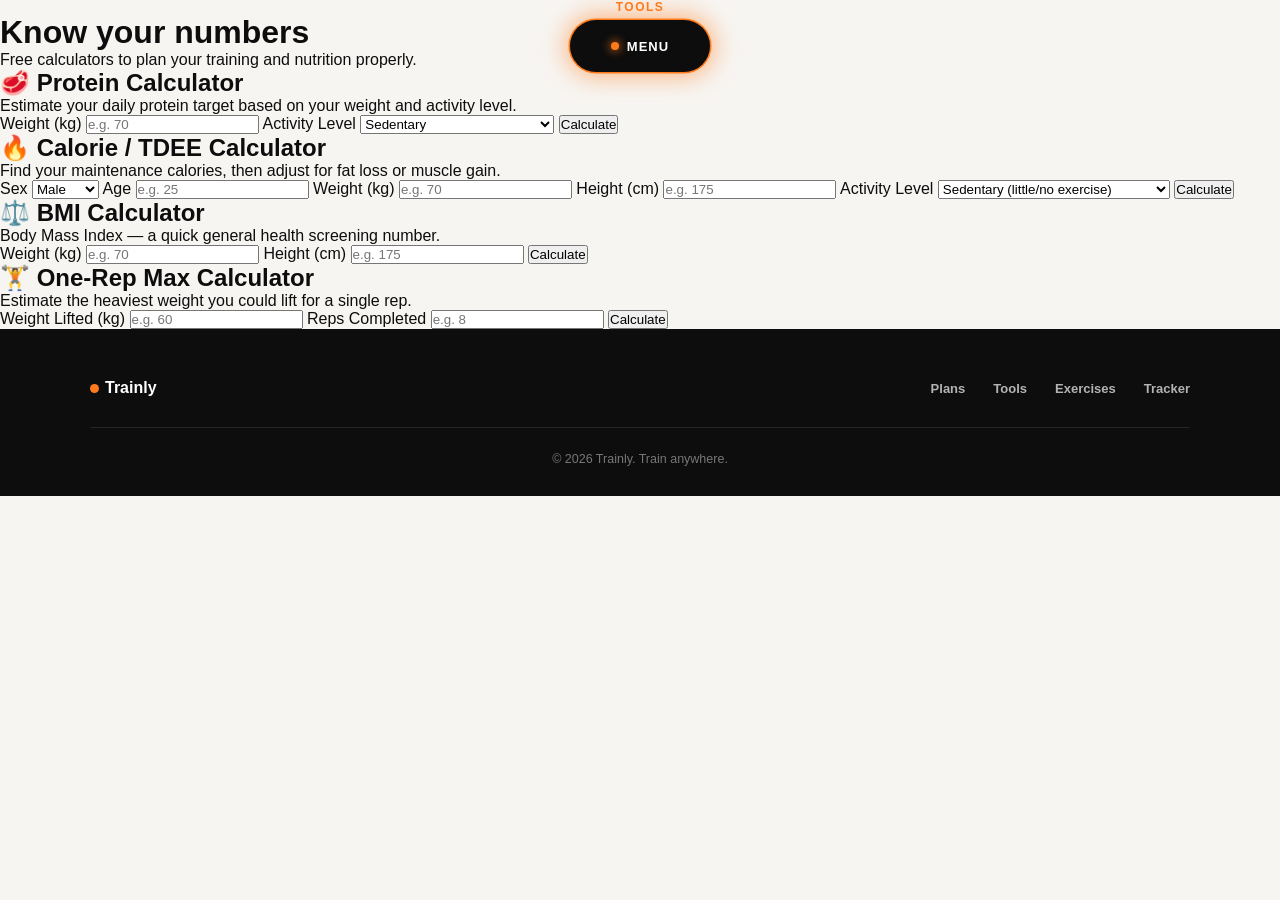
==== calculators.html @ 4fc0ab3c "Create calculators.html" ====
<!DOCTYPE html>
<html lang="en">
<head>
<meta charset="UTF-8">
<meta name="viewport" content="width=device-width, initial-scale=1.0">
<title>Calculators — Trainly</title>
<link rel="stylesheet" href="style.css">
</head>
<body>

<!-- ===== NAVBAR (Dynamic Island style) ===== -->
<header class="nav-wrapper" id="navWrapper">
  <div class="nav-pill" id="navPill">

    <a href="index.html" class="nav-logo">
      <span class="logo-dot"></span> Trainly
    </a>

    <nav class="nav-links">
      <div class="nav-item" data-menu="plans">
        <span>PLANS</span>
        <svg class="chevron" width="10" height="6" viewBox="0 0 10 6"><path d="M1 1L5 5L9 1" stroke="currentColor" stroke-width="1.5" fill="none"/></svg>
      </div>
      <div class="nav-item" data-menu="tools">
        <span>TOOLS</span>
        <svg class="chevron" width="10" height="6" viewBox="0 0 10 6"><path d="M1 1L5 5L9 1" stroke="currentColor" stroke-width="1.5" fill="none"/></svg>
      </div>
      <div class="nav-item" data-menu="library">
        <span>EXERCISES</span>
        <svg class="chevron" width="10" height="6" viewBox="0 0 10 6"><path d="M1 1L5 5L9 1" stroke="currentColor" stroke-width="1.5" fill="none"/></svg>
      </div>
      <a href="tracker.html" class="nav-item">
        <span>TRACKER</span>
      </a>
    </nav>

    <a href="plans.html" class="nav-cta">START FREE →</a>

    <div class="nav-collapsed-label">
      <span class="pulse-dot"></span> MENU
    </div>

  </div>

  <div class="mega-menu" id="megaMenu">

    <div class="mega-panel" data-panel="plans">
      <div class="mega-head">
        <span class="mega-eyebrow">PLANS</span>
        <h2>Train anywhere, zero equipment needed</h2>
        <p>Structured home workout plans built around your goal and your schedule.</p>
      </div>
      <div class="mega-cols">
        <div class="mega-col">
          <h4>BY GOAL</h4>
          <a href="plans.html#fatloss">🔥 Fat Loss</a>
          <a href="plans.html#musclebuilding">💪 Muscle Building</a>
          <a href="plans.html#generalfitness">⚡ General Fitness</a>
          <a href="plans.html#flexibility">🧘 Flexibility & Mobility</a>
        </div>
        <div class="mega-col">
          <h4>BY LEVEL</h4>
          <a href="plans.html">🌱 Beginner</a>
          <a href="plans.html">📈 Intermediate</a>
          <a href="plans.html">🏆 Advanced</a>
        </div>
        <div class="mega-col highlight-card">
          <span class="hc-tag">FEATURED PLAN</span>
          <div class="hc-number">30</div>
          <span class="hc-label">DAY FAT LOSS CHALLENGE</span>
          <a href="plans.html#fatloss" class="hc-link">See Plan →</a>
        </div>
      </div>
    </div>

    <div class="mega-panel" data-panel="tools">
      <div class="mega-head">
        <span class="mega-eyebrow">TOOLS</span>
        <h2>Know your numbers</h2>
        <p>Free calculators to plan your training and nutrition properly.</p>
      </div>
      <div class="mega-cols">
        <div class="mega-col">
          <h4>CALCULATORS</h4>
          <a href="calculators.html#protein">🥩 Protein Calculator</a>
          <a href="calculators.html#tdee">🔥 Calorie / TDEE Calculator</a>
          <a href="calculators.html#bmi">⚖️ BMI Calculator</a>
          <a href="calculators.html#onerep">🏋️ One-Rep Max Calculator</a>
        </div>
        <div class="mega-col">
          <h4>AI POWERED</h4>
          <a href="#" class="soon-link">🤖 AI Plan Generator <span class="soon-tag">Soon</span></a>
          <a href="#" class="soon-link">📋 AI Diet Suggestions <span class="soon-tag">Soon</span></a>
        </div>
      </div>
    </div>

    <div class="mega-panel" data-panel="library">
      <div class="mega-head">
        <span class="mega-eyebrow">EXERCISES</span>
        <h2>Every move, explained</h2>
        <p>Searchable library of home exercises by muscle group.</p>
      </div>
      <div class="mega-cols">
        <div class="mega-col">
          <h4>MUSCLE GROUPS</h4>
          <a href="exercises.html#chest">Chest</a>
          <a href="exercises.html#back">Back</a>
          <a href="exercises.html#legs">Legs</a>
          <a href="exercises.html#arms">Arms</a>
          <a href="exercises.html#core">Core</a>
          <a href="exercises.html#fullbody">Full Body</a>
        </div>
      </div>
    </div>

  </div>
</header>

<!-- ===== CALCULATORS PAGE CONTENT ===== -->
<main class="page-content">
  <div class="page-hero">
    <span class="section-eyebrow">TOOLS</span>
    <h1>Know your numbers</h1>
    <p>Free calculators to plan your training and nutrition properly.</p>
  </div>

  <!-- PROTEIN CALCULATOR -->
  <section class="calc-card" id="protein">
    <h2>🥩 Protein Calculator</h2>
    <p class="calc-desc">Estimate your daily protein target based on your weight and activity level.</p>
    <div class="calc-form">
      <label>Weight (kg)
        <input type="number" id="proteinWeight" placeholder="e.g. 70">
      </label>
      <label>Activity Level
        <select id="proteinActivity">
          <option value="1.2">Sedentary</option>
          <option value="1.6">Moderately Active</option>
          <option value="2.2">Very Active / Building Muscle</option>
        </select>
      </label>
      <button onclick="calcProtein()">Calculate</button>
    </div>
    <div class="calc-result" id="proteinResult"></div>
  </section>

  <!-- TDEE / CALORIE CALCULATOR -->
  <section class="calc-card" id="tdee">
    <h2>🔥 Calorie / TDEE Calculator</h2>
    <p class="calc-desc">Find your maintenance calories, then adjust for fat loss or muscle gain.</p>
    <div class="calc-form">
      <label>Sex
        <select id="tdeeSex">
          <option value="male">Male</option>
          <option value="female">Female</option>
        </select>
      </label>
      <label>Age
        <input type="number" id="tdeeAge" placeholder="e.g. 25">
      </label>
      <label>Weight (kg)
        <input type="number" id="tdeeWeight" placeholder="e.g. 70">
      </label>
      <label>Height (cm)
        <input type="number" id="tdeeHeight" placeholder="e.g. 175">
      </label>
      <label>Activity Level
        <select id="tdeeActivity">
          <option value="1.2">Sedentary (little/no exercise)</option>
          <option value="1.375">Light Exercise (1-3 days/week)</option>
          <option value="1.55">Moderate Exercise (3-5 days/week)</option>
          <option value="1.725">Heavy Exercise (6-7 days/week)</option>
          <option value="1.9">Athlete (2x/day)</option>
        </select>
      </label>
      <button onclick="calcTDEE()">Calculate</button>
    </div>
    <div class="calc-result" id="tdeeResult"></div>
  </section>

  <!-- BMI CALCULATOR -->
  <section class="calc-card" id="bmi">
    <h2>⚖️ BMI Calculator</h2>
    <p class="calc-desc">Body Mass Index — a quick general health screening number.</p>
    <div class="calc-form">
      <label>Weight (kg)
        <input type="number" id="bmiWeight" placeholder="e.g. 70">
      </label>
      <label>Height (cm)
        <input type="number" id="bmiHeight" placeholder="e.g. 175">
      </label>
      <button onclick="calcBMI()">Calculate</button>
    </div>
    <div class="calc-result" id="bmiResult"></div>
  </section>

  <!-- ONE REP MAX CALCULATOR -->
  <section class="calc-card" id="onerep">
    <h2>🏋️ One-Rep Max Calculator</h2>
    <p class="calc-desc">Estimate the heaviest weight you could lift for a single rep.</p>
    <div class="calc-form">
      <label>Weight Lifted (kg)
        <input type="number" id="ormWeight" placeholder="e.g. 60">
      </label>
      <label>Reps Completed
        <input type="number" id="ormReps" placeholder="e.g. 8">
      </label>
      <button onclick="calcORM()">Calculate</button>
    </div>
    <div class="calc-result" id="ormResult"></div>
  </section>

</main>

<script>
function calcProtein() {
  const w = parseFloat(document.getElementById('proteinWeight').value);
  const factor = parseFloat(document.getElementById('proteinActivity').value);
  const out = document.getElementById('proteinResult');
  if (!w || w <= 0) { out.innerHTML = '⚠️ Enter a valid weight.'; return; }
  const grams = (w * factor).toFixed(0);
  out.innerHTML = `<strong>${grams}g</strong> of protein per day is a good target for you.`;
}

function calcTDEE() {
  const sex = document.getElementById('tdeeSex').value;
  const age = parseFloat(document.getElementById('tdeeAge').value);
  const w = parseFloat(document.getElementById('tdeeWeight').value);
  const h = parseFloat(document.getElementById('tdeeHeight').value);
  const activity = parseFloat(document.getElementById('tdeeActivity').value);
  const out = document.getElementById('tdeeResult');
  if (!age || !w || !h) { out.innerHTML = '⚠️ Fill in all fields with valid numbers.'; return; }
  let bmr = sex === 'male'
    ? (10 * w) + (6.25 * h) - (5 * age) + 5
    : (10 * w) + (6.25 * h) - (5 * age) - 161;
  const tdee = bmr * activity;
  out.innerHTML = `
    Maintenance: <strong>${tdee.toFixed(0)} kcal/day</strong><br>
    Fat Loss: <strong>${(tdee - 500).toFixed(0)} kcal/day</strong><br>
    Muscle Gain: <strong>${(tdee + 300).toFixed(0)} kcal/day</strong>
  `;
}

function calcBMI() {
  const w = parseFloat(document.getElementById('bmiWeight').value);
  const h = parseFloat(document.getElementById('bmiHeight').value) / 100;
  const out = document.getElementById('bmiResult');
  if (!w || !h) { out.innerHTML = '⚠️ Enter valid weight and height.'; return; }
  const bmi = (w / (h * h)).toFixed(1);
  let category = '';
  if (bmi < 18.5) category = 'Underweight';
  else if (bmi < 25) category = 'Normal weight';
  else if (bmi < 30) category = 'Overweight';
  else category = 'Obese';
  out.innerHTML = `Your BMI is <strong>${bmi}</strong> — ${category}`;
}

function calcORM() {
  const w = parseFloat(document.getElementById('ormWeight').value);
  const r = parseFloat(document.getElementById('ormReps').value);
  const out = document.getElementById('ormResult');
  if (!w || !r) { out.innerHTML = '⚠️ Enter valid weight and reps.'; return; }
  const orm = (w * (1 + r / 30)).toFixed(1);
  out.innerHTML = `Estimated One-Rep Max: <strong>${orm} kg</strong>`;
}

// Auto-scroll to a calculator if the URL has a hash (e.g. calculators.html#bmi)
if (window.location.hash) {
  const el = document.querySelector(window.location.hash);
  if (el) setTimeout(() => el.scrollIntoView({behavior: 'smooth'}), 100);
}
</script>

<!-- ===== FOOTER ===== -->
<footer class="footer">
  <div class="footer-top">
    <div class="footer-brand">
      <span class="logo-dot"></span> Trainly
    </div>
    <div class="footer-links">
      <a href="plans.html">Plans</a>
      <a href="calculators.html">Tools</a>
      <a href="exercises.html">Exercises</a>
      <a href="tracker.html">Tracker</a>
    </div>
  </div>
  <p class="footer-bottom">© 2026 Trainly. Train anywhere.</p>
</footer>

<script src="script.js"></script>
</body>
</html>
---- style.css ----
/* ===== RESET & BASE ===== */
* { margin: 0; padding: 0; box-sizing: border-box; }

:root {
  --bg: #f7f5f2;
  --black: #0d0d0d;
  --orange: #ff7a1a;
  --orange-glow: rgba(255, 122, 26, 0.55);
  --gray: #6b6b6b;
  --white: #ffffff;
}

body {
  font-family: 'Helvetica Neue', Arial, sans-serif;
  background: var(--bg);
  color: var(--black);
  overflow-x: hidden;
}

a { text-decoration: none; color: inherit; }

/* ===== NAV WRAPPER ===== */
.nav-wrapper {
  position: fixed;
  top: 20px;
  left: 0;
  right: 0;
  z-index: 1000;
  display: flex;
  flex-direction: column;
  align-items: center;
  pointer-events: none;
}

/* FIX: when the menu is open, the whole wrapper becomes clickable
   so the gap between the pill and the dropdown is no longer a dead zone */
.nav-wrapper.active {
  pointer-events: auto;
}

/* ===== THE PILL / ISLAND ===== */
.nav-pill {
  pointer-events: all;
  background: var(--black);
  border-radius: 999px;
  display: flex;
  align-items: center;
  justify-content: center;
  height: 52px;
  width: 140px;
  padding: 0 22px;
  box-shadow: 0 0 0 1.5px var(--orange), 0 0 25px 4px var(--orange-glow);
  cursor: pointer;
  transition: width 0.5s cubic-bezier(0.65, 0, 0.35, 1),
              padding 0.5s cubic-bezier(0.65, 0, 0.35, 1),
              border-radius 0.5s cubic-bezier(0.65, 0, 0.35, 1);
  position: relative;
}

.nav-collapsed-label {
  display: flex;
  align-items: center;
  gap: 8px;
  color: var(--white);
  font-size: 13px;
  font-weight: 700;
  letter-spacing: 1px;
  white-space: nowrap;
  transition: opacity 0.25s ease;
}

.pulse-dot {
  width: 8px;
  height: 8px;
  border-radius: 50%;
  background: var(--orange);
  box-shadow: 0 0 8px 2px var(--orange-glow);
  animation: pulse 1.6s infinite;
}

@keyframes pulse {
  0%, 100% { transform: scale(1); opacity: 1; }
  50% { transform: scale(1.3); opacity: 0.6; }
}

.nav-logo, .nav-links, .nav-cta {
  display: none;
  opacity: 0;
}

/* ===== EXPANDED STATE ===== */
.nav-pill.expanded {
  width: min(880px, 92vw);
  border-radius: 32px;
  padding: 0 14px 0 24px;
  justify-content: space-between;
}

.nav-pill.expanded .nav-collapsed-label { display: none; }

.nav-pill.expanded .nav-logo,
.nav-pill.expanded .nav-links,
.nav-pill.expanded .nav-cta {
  display: flex;
  opacity: 1;
  animation: fadeIn 0.4s ease 0.15s forwards;
}

@keyframes fadeIn {
  from { opacity: 0; transform: translateY(-4px); }
  to { opacity: 1; transform: translateY(0); }
}

.nav-logo {
  align-items: center;
  gap: 6px;
  color: var(--white);
  font-weight: 800;
  font-size: 16px;
}

.logo-dot {
  width: 9px;
  height: 9px;
  border-radius: 50%;
  background: var(--orange);
}

.nav-links {
  align-items: center;
  gap: 28px;
}

.nav-item {
  display: flex;
  align-items: center;
  gap: 5px;
  color: #d8d8d8;
  font-size: 12.5px;
  font-weight: 700;
  letter-spacing: 0.6px;
  cursor: pointer;
  padding: 6px 0;
  transition: color 0.2s ease;
}

.nav-item:hover, .nav-item.active { color: var(--orange); }
.nav-item .chevron { stroke: currentColor; transition: transform 0.25s ease; }
.nav-item.active .chevron { transform: rotate(180deg); }

.nav-cta {
  background: var(--orange);
  color: var(--white);
  font-size: 12.5px;
  font-weight: 800;
  letter-spacing: 0.5px;
  padding: 12px 20px;
  border-radius: 999px;
  white-space: nowrap;
  align-items: center;
  transition: transform 0.15s ease, box-shadow 0.2s ease;
}

.nav-cta:hover {
  transform: scale(1.04);
  box-shadow: 0 0 18px 3px var(--orange-glow);
}

.nav-cta:active {
  transform: scale(0.96);
}

/* ===== MEGA MENU ===== */
.mega-menu {
  pointer-events: none;
  margin-top: 12px;
  width: min(880px, 92vw);
  background: var(--black);
  border-radius: 26px;
  box-shadow: 0 0 0 1.5px rgba(255,122,26,0.35), 0 25px 60px rgba(0,0,0,0.45);
  overflow: hidden;
  max-height: 0;
  opacity: 0;
  transform: translateY(-10px);
  transition: max-height 0.45s cubic-bezier(0.65,0,0.35,1),
              opacity 0.35s ease,
              transform 0.4s cubic-bezier(0.65,0,0.35,1);
}

.mega-menu.open {
  pointer-events: all;
  max-height: 480px;
  opacity: 1;
  transform: translateY(0);
}

.mega-panel {
  display: none;
  padding: 34px 38px;
  color: var(--white);
}

.mega-panel.active { display: block; }

.mega-eyebrow {
  color: var(--orange);
  font-size: 11px;
  font-weight: 800;
  letter-spacing: 1.5px;
}

.mega-head h2 {
  font-size: 24px;
  margin: 8px 0 6px;
}

.mega-head p {
  color: #b3b3b3;
  font-size: 13.5px;
  max-width: 480px;
}

.mega-cols {
  display: flex;
  gap: 50px;
  margin-top: 26px;
  flex-wrap: wrap;
}

.mega-col h4 {
  font-size: 11px;
  color: #888;
  letter-spacing: 1px;
  margin-bottom: 14px;
}

.mega-col a {
  display: block;
  font-size: 14.5px;
  color: #e8e8e8;
  margin-bottom: 12px;
  transition: color 0.2s ease, transform 0.2s ease;
}

.mega-col a:hover {
  color: var(--orange);
  transform: translateX(3px);
}

.mega-col a:active {
  transform: translateX(3px) scale(0.97);
}

.highlight-card {
  background: linear-gradient(160deg, #2a1a0c, #150a05);
  border: 1px solid rgba(255,122,26,0.3);
  border-radius: 16px;
  padding: 20px;
  min-width: 190px;
}

.hc-tag {
  font-size: 10px;
  color: var(--orange);
  font-weight: 800;
  letter-spacing: 1px;
}

.hc-number {
  font-size: 42px;
  font-weight: 800;
  margin: 6px 0 0;
}

.hc-label {
  font-size: 11px;
  color: #ccc;
  letter-spacing: 0.5px;
}

.hc-link {
  display: inline-block;
  margin-top: 14px;
  font-size: 13px;
  font-weight: 700;
  color: var(--orange);
  transition: transform 0.2s ease;
}

.hc-link:hover { transform: translateX(4px); }

/* ===== HERO ===== */
.hero {
  min-height: 100vh;
  display: flex;
  flex-direction: column;
  align-items: center;
  justify-content: center;
  text-align: center;
  padding: 140px 20px 60px;
}

.hero-badge {
  background: var(--white);
  border: 1px solid #e8e2da;
  padding: 8px 16px;
  border-radius: 999px;
  font-size: 13px;
  font-weight: 600;
  color: var(--gray);
  margin-bottom: 22px;
}

.hero h1 {
  font-size: clamp(36px, 6vw, 68px);
  font-weight: 800;
  line-height: 1.1;
}

.hero p {
  margin-top: 18px;
  color: var(--gray);
  font-size: 16px;
  max-width: 480px;
}

.hero-cta {
  display: inline-block;
  margin-top: 30px;
  background: var(--black);
  color: var(--white);
  font-weight: 700;
  font-size: 14px;
  padding: 16px 30px;
  border-radius: 999px;
  box-shadow: 0 0 0 1.5px var(--orange), 0 0 25px 4px var(--orange-glow);
  transition: transform 0.15s ease, box-shadow 0.2s ease;
  cursor: pointer;
}

.hero-cta:hover {
  transform: scale(1.05);
  box-shadow: 0 0 0 1.5px var(--orange), 0 0 35px 8px var(--orange-glow);
}

.hero-cta:active {
  transform: scale(0.96);
}

.hero-stats {
  display: flex;
  gap: 50px;
  margin-top: 60px;
  flex-wrap: wrap;
  justify-content: center;
}

.stat-num {
  font-size: 34px;
  font-weight: 800;
  color: var(--orange);
}

.stat-label {
  font-size: 12.5px;
  color: var(--gray);
  font-weight: 600;
  margin-top: 4px;
}

/* ===== SECTION SHARED ===== */
.section-eyebrow {
  display: block;
  text-align: center;
  color: var(--orange);
  font-size: 12px;
  font-weight: 800;
  letter-spacing: 1.5px;
}

.section-title {
  text-align: center;
  font-size: clamp(26px, 4vw, 40px);
  font-weight: 800;
  margin: 10px auto 60px;
  max-width: 600px;
}

/* ===== FEATURES ===== */
.features {
  padding: 100px 20px;
  max-width: 1100px;
  margin: 0 auto;
}

.feature-grid {
  display: grid;
  grid-template-columns: repeat(auto-fit, minmax(280px, 1fr));
  gap: 24px;
}

.feature-card {
  background: var(--white);
  border: 1px solid #ece5dd;
  border-radius: 20px;
  padding: 30px;
  transition: transform 0.25s ease, box-shadow 0.25s ease, border-color 0.25s ease;
  cursor: default;
}

.feature-card:hover {
  transform: translateY(-6px);
  box-shadow: 0 20px 40px rgba(0,0,0,0.08);
  border-color: var(--orange);
}

.feature-icon {
  font-size: 30px;
  margin-bottom: 16px;
}

.feature-card h3 {
  font-size: 18px;
  margin-bottom: 8px;
}

.feature-card p {
  color: var(--gray);
  font-size: 14px;
  line-height: 1.5;
}

/* ===== HOW IT WORKS ===== */
.how-it-works {
  background: var(--black);
  padding: 100px 20px;
  color: var(--white);
}

.how-it-works .section-title { color: var(--white); }

.steps {
  display: grid;
  grid-template-columns: repeat(auto-fit, minmax(240px, 1fr));
  gap: 30px;
  max-width: 1000px;
  margin: 0 auto;
}

.step {
  text-align: center;
  padding: 20px;
}

.step-num {
  font-size: 40px;
  font-weight: 800;
  color: var(--orange);
  margin-bottom: 12px;
}

.step h3 {
  font-size: 18px;
  margin-bottom: 8px;
}

.step p {
  color: #b3b3b3;
  font-size: 14px;
  max-width: 260px;
  margin: 0 auto;
}

/* ===== CTA BANNER ===== */
.cta-banner {
  text-align: center;
  padding: 100px 20px;
  background: linear-gradient(160deg, #fff, #fdece0);
}

.cta-banner h2 {
  font-size: clamp(24px, 4vw, 36px);
  font-weight: 800;
}

.cta-banner p {
  color: var(--gray);
  margin-top: 10px;
}

/* ===== FOOTER ===== */
.footer {
  background: var(--black);
  color: var(--white);
  padding: 50px 20px 30px;
}

.footer-top {
  display: flex;
  justify-content: space-between;
  align-items: center;
  flex-wrap: wrap;
  gap: 20px;
  max-width: 1100px;
  margin: 0 auto;
  padding-bottom: 30px;
  border-bottom: 1px solid #262626;
}

.footer-brand {
  display: flex;
  align-items: center;
  gap: 6px;
  font-weight: 800;
  font-size: 16px;
}

.footer-links {
  display: flex;
  gap: 28px;
}

.footer-links a {
  font-size: 13px;
  color: #b3b3b3;
  font-weight: 600;
  transition: color 0.2s ease;
}

.footer-links a:hover { color: var(--orange); }

.footer-bottom {
  text-align: center;
  font-size: 12.5px;
  color: #777;
  margin-top: 24px;
}

/* ===== MOBILE ===== */
@media (max-width: 700px) {
  .nav-pill.expanded { width: 94vw; padding: 0 10px 0 16px; }
  .nav-links { gap: 14px; }
  .nav-item span { display: none; }
  .mega-cols { gap: 26px; }
  .hero { padding-top: 120px; }
}
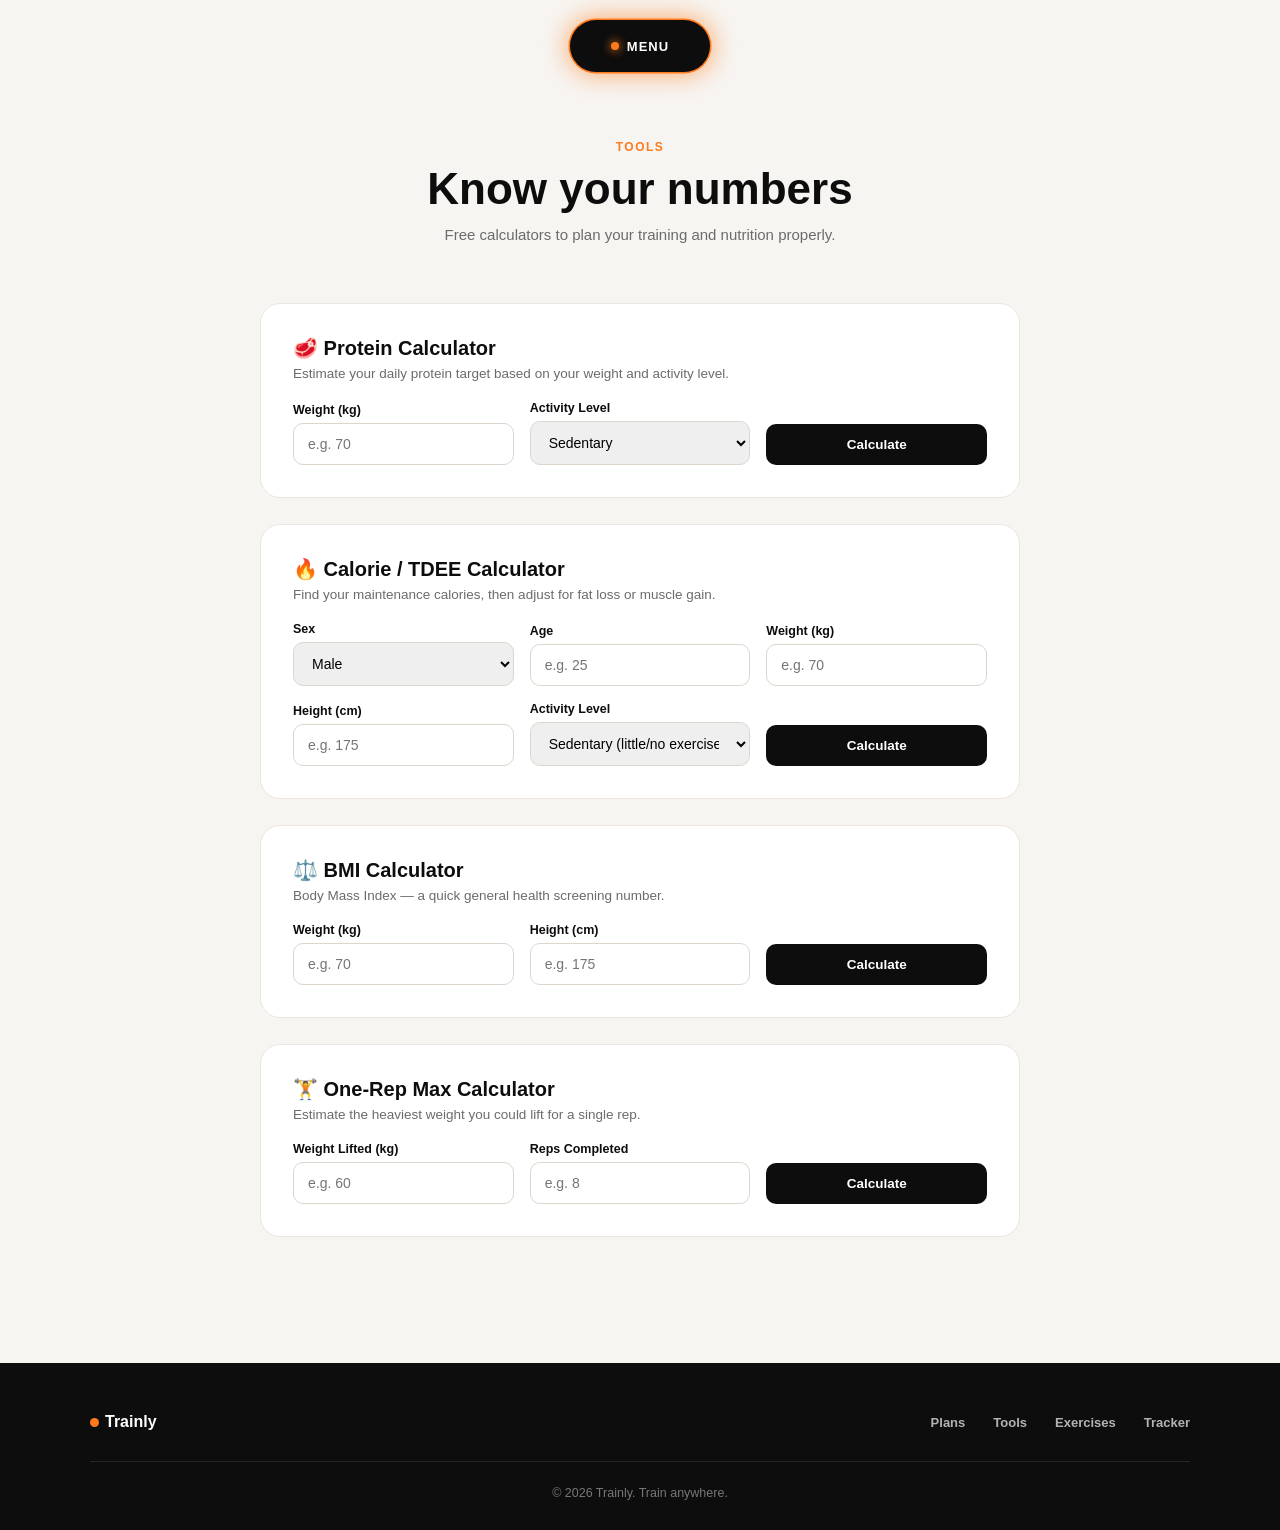
==== commit 45db79c7: "Update calculators.html" ====
--- a/calculators.html
+++ b/calculators.html
@@ -34,7 +34,7 @@
       </a>
     </nav>
 
-    <a href="plans.html" class="nav-cta">START FREE →</a>
+    <a href="workout-player.html" class="nav-cta">START FREE →</a>
 
     <div class="nav-collapsed-label">
       <span class="pulse-dot"></span> MENU
@@ -53,22 +53,21 @@
       <div class="mega-cols">
         <div class="mega-col">
           <h4>BY GOAL</h4>
-          <a href="plans.html#fatloss">🔥 Fat Loss</a>
-          <a href="plans.html#musclebuilding">💪 Muscle Building</a>
-          <a href="plans.html#generalfitness">⚡ General Fitness</a>
-          <a href="plans.html#flexibility">🧘 Flexibility & Mobility</a>
-        </div>
-        <div class="mega-col">
-          <h4>BY LEVEL</h4>
-          <a href="plans.html">🌱 Beginner</a>
-          <a href="plans.html">📈 Intermediate</a>
-          <a href="plans.html">🏆 Advanced</a>
+          <a href="fatloss.html">🔥 Fat Loss</a>
+          <a href="musclebuilding.html">💪 Muscle Building</a>
+          <a href="generalfitness.html">⚡ General Fitness</a>
+          <a href="flexibility.html">🧘 Flexibility & Mobility</a>
+        </div>
+        <div class="mega-col">
+          <h4>MORE</h4>
+          <a href="plans.html">📋 All Plans</a>
+          <a href="workout-player.html">▶️ Guided Workout Player</a>
         </div>
         <div class="mega-col highlight-card">
           <span class="hc-tag">FEATURED PLAN</span>
           <div class="hc-number">30</div>
           <span class="hc-label">DAY FAT LOSS CHALLENGE</span>
-          <a href="plans.html#fatloss" class="hc-link">See Plan →</a>
+          <a href="fatloss.html" class="hc-link">See Plan →</a>
         </div>
       </div>
     </div>
--- a/style.css
+++ b/style.css
@@ -544,3 +544,361 @@
   .mega-cols { gap: 26px; }
   .hero { padding-top: 120px; }
 }
+
+/* ===== SHARED PAGE HERO (for calculators/exercises/plans/tracker pages) ===== */
+.page-content {
+  max-width: 800px;
+  margin: 0 auto;
+  padding: 140px 20px 100px;
+}
+
+.page-hero {
+  text-align: center;
+  margin-bottom: 60px;
+}
+
+.page-hero h1 {
+  font-size: clamp(30px, 5vw, 44px);
+  font-weight: 800;
+  margin: 10px 0 12px;
+}
+
+.page-hero p {
+  color: var(--gray);
+  font-size: 15px;
+}
+
+/* ===== CALCULATOR CARDS ===== */
+.calc-card {
+  background: var(--white);
+  border: 1px solid #ece5dd;
+  border-radius: 20px;
+  padding: 32px;
+  margin-bottom: 26px;
+  scroll-margin-top: 110px;
+}
+
+.calc-card h2 {
+  font-size: 20px;
+  margin-bottom: 6px;
+}
+
+.calc-desc {
+  color: var(--gray);
+  font-size: 13.5px;
+  margin-bottom: 20px;
+}
+
+.calc-form {
+  display: grid;
+  grid-template-columns: repeat(auto-fit, minmax(180px, 1fr));
+  gap: 16px;
+  align-items: end;
+}
+
+.calc-form label {
+  display: flex;
+  flex-direction: column;
+  gap: 6px;
+  font-size: 12.5px;
+  font-weight: 600;
+  color: var(--black);
+}
+
+.calc-form input,
+.calc-form select {
+  padding: 12px 14px;
+  border-radius: 10px;
+  border: 1px solid #ddd6cc;
+  font-size: 14px;
+  font-family: inherit;
+}
+
+.calc-form input:focus,
+.calc-form select:focus {
+  outline: none;
+  border-color: var(--orange);
+}
+
+.calc-form button {
+  background: var(--black);
+  color: var(--white);
+  border: none;
+  padding: 13px 20px;
+  border-radius: 10px;
+  font-weight: 700;
+  font-size: 13.5px;
+  cursor: pointer;
+  transition: transform 0.15s ease, box-shadow 0.2s ease;
+}
+
+.calc-form button:hover {
+  box-shadow: 0 0 0 1.5px var(--orange), 0 0 18px 3px var(--orange-glow);
+}
+
+.calc-form button:active { transform: scale(0.96); }
+
+.calc-result {
+  margin-top: 20px;
+  padding: 16px 18px;
+  background: #fff6ee;
+  border: 1px solid #ffd9b3;
+  border-radius: 12px;
+  font-size: 14.5px;
+  min-height: 20px;
+  display: none;
+}
+
+.calc-result:not(:empty) { display: block; }
+
+.soon-tag {
+  font-size: 9.5px;
+  background: rgba(255,122,26,0.15);
+  color: var(--orange);
+  padding: 2px 7px;
+  border-radius: 999px;
+  margin-left: 6px;
+  font-weight: 800;
+  letter-spacing: 0.5px;
+}
+
+/* ===== EXERCISE LIBRARY ===== */
+.muscle-tabs {
+  display: flex;
+  gap: 10px;
+  flex-wrap: wrap;
+  justify-content: center;
+  margin-bottom: 40px;
+}
+
+.muscle-tab {
+  padding: 10px 20px;
+  border-radius: 999px;
+  border: 1px solid #ddd6cc;
+  background: var(--white);
+  font-size: 13px;
+  font-weight: 700;
+  cursor: pointer;
+  transition: all 0.2s ease;
+}
+
+.muscle-tab:hover { border-color: var(--orange); color: var(--orange); }
+
+.muscle-tab.active {
+  background: var(--black);
+  color: var(--white);
+  border-color: var(--black);
+}
+
+.exercise-group { display: none; scroll-margin-top: 110px; }
+.exercise-group.active { display: block; }
+
+.exercise-item {
+  background: var(--white);
+  border: 1px solid #ece5dd;
+  border-radius: 16px;
+  padding: 22px 26px;
+  margin-bottom: 14px;
+  cursor: pointer;
+  transition: border-color 0.2s ease;
+}
+
+.exercise-item:hover { border-color: var(--orange); }
+
+.exercise-item h3 {
+  font-size: 16px;
+  display: flex;
+  justify-content: space-between;
+  align-items: center;
+}
+
+.exercise-item .ex-level {
+  font-size: 11px;
+  color: var(--orange);
+  font-weight: 700;
+  background: rgba(255,122,26,0.1);
+  padding: 3px 10px;
+  border-radius: 999px;
+}
+
+.exercise-item p {
+  color: var(--gray);
+  font-size: 13.5px;
+  margin-top: 10px;
+  max-height: 0;
+  overflow: hidden;
+  transition: max-height 0.3s ease;
+}
+
+.exercise-item.open p {
+  max-height: 200px;
+  margin-top: 12px;
+}
+
+/* ===== WORKOUT PLANS ===== */
+.plan-goal-section {
+  margin-bottom: 70px;
+  scroll-margin-top: 110px;
+}
+
+.plan-goal-section h2 {
+  font-size: 24px;
+  margin-bottom: 6px;
+}
+
+.plan-goal-section > p {
+  color: var(--gray);
+  font-size: 14px;
+  margin-bottom: 24px;
+}
+
+.plan-level-tabs {
+  display: flex;
+  gap: 10px;
+  margin-bottom: 20px;
+}
+
+.plan-level-tab {
+  padding: 8px 16px;
+  border-radius: 999px;
+  border: 1px solid #ddd6cc;
+  background: var(--white);
+  font-size: 12.5px;
+  font-weight: 700;
+  cursor: pointer;
+}
+
+.plan-level-tab.active {
+  background: var(--orange);
+  color: var(--white);
+  border-color: var(--orange);
+}
+
+.plan-list { display: none; }
+.plan-list.active { display: block; }
+
+.plan-exercise-row {
+  display: flex;
+  justify-content: space-between;
+  padding: 14px 20px;
+  background: var(--white);
+  border: 1px solid #ece5dd;
+  border-radius: 12px;
+  margin-bottom: 10px;
+  font-size: 14px;
+}
+
+.plan-exercise-row span:last-child {
+  color: var(--orange);
+  font-weight: 700;
+  font-size: 13px;
+}
+
+/* ===== TRACKER ===== */
+.tracker-grid {
+  display: grid;
+  grid-template-columns: repeat(auto-fit, minmax(220px, 1fr));
+  gap: 20px;
+  margin-bottom: 40px;
+}
+
+.tracker-stat-card {
+  background: var(--black);
+  color: var(--white);
+  border-radius: 18px;
+  padding: 26px;
+  text-align: center;
+}
+
+.tracker-stat-card .num {
+  font-size: 36px;
+  font-weight: 800;
+  color: var(--orange);
+}
+
+.tracker-stat-card .label {
+  font-size: 12px;
+  color: #b3b3b3;
+  margin-top: 6px;
+}
+
+.tracker-card {
+  background: var(--white);
+  border: 1px solid #ece5dd;
+  border-radius: 20px;
+  padding: 30px;
+  margin-bottom: 24px;
+}
+
+.tracker-card h2 {
+  font-size: 18px;
+  margin-bottom: 18px;
+}
+
+.tracker-form {
+  display: flex;
+  gap: 12px;
+  flex-wrap: wrap;
+}
+
+.tracker-form input {
+  flex: 1;
+  min-width: 140px;
+  padding: 12px 14px;
+  border-radius: 10px;
+  border: 1px solid #ddd6cc;
+  font-size: 14px;
+}
+
+.tracker-form button {
+  background: var(--orange);
+  color: var(--white);
+  border: none;
+  padding: 12px 22px;
+  border-radius: 10px;
+  font-weight: 700;
+  cursor: pointer;
+}
+
+.weight-log-list {
+  margin-top: 20px;
+  max-height: 220px;
+  overflow-y: auto;
+}
+
+.weight-log-row {
+  display: flex;
+  justify-content: space-between;
+  padding: 10px 0;
+  border-bottom: 1px solid #f0ebe4;
+  font-size: 13.5px;
+}
+
+.streak-btn {
+  background: var(--black);
+  color: var(--white);
+  border: none;
+  padding: 14px 24px;
+  border-radius: 12px;
+  font-weight: 700;
+  font-size: 14px;
+  cursor: pointer;
+  width: 100%;
+  transition: box-shadow 0.2s ease;
+}
+
+.streak-btn:hover {
+  box-shadow: 0 0 0 1.5px var(--orange), 0 0 18px 3px var(--orange-glow);
+}
+
+.streak-btn:disabled {
+  opacity: 0.5;
+  cursor: not-allowed;
+}
+
+.empty-state {
+  text-align: center;
+  color: var(--gray);
+  font-size: 13.5px;
+  padding: 20px 0;
+}
